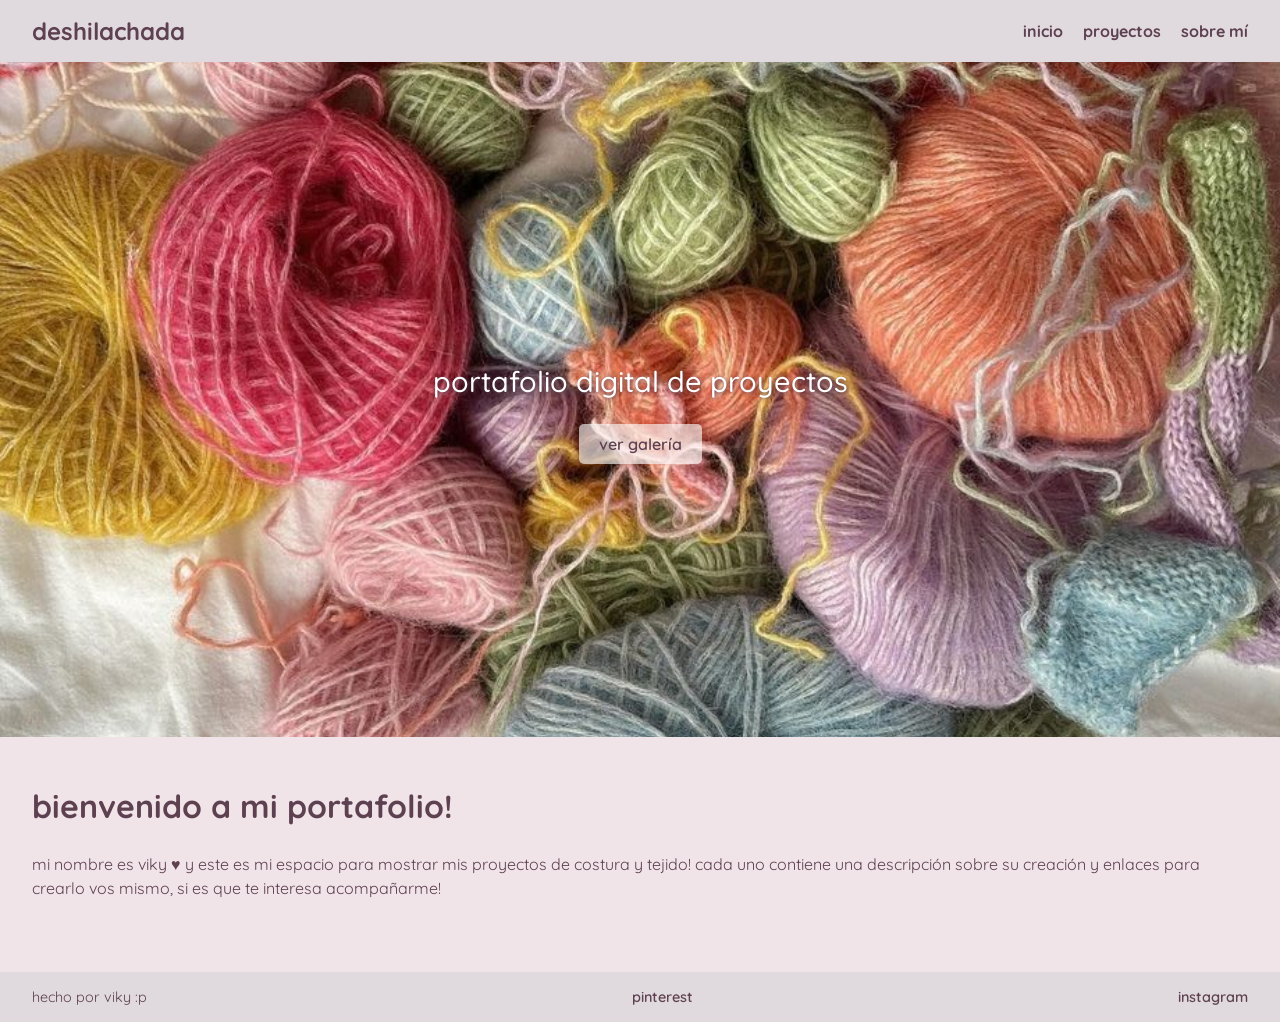
==== alfaroPag/index.html @ c964f134 "pagina index lisra" ====
<!DOCTYPE html>
<html lang="es">
<head>
    <meta charset="UTF-8">
    <meta name="viewport" content="width=device-width, initial-scale=1.0">
    <title>deshilachada</title>
    <link rel="stylesheet" href="style.css" type="text/css">
 
    <link rel="preconnect" href="https://fonts.googleapis.com">
    <link rel="preconnect" href="https://fonts.gstatic.com" crossorigin>
    <link href="https://fonts.googleapis.com/css2?family=Quicksand:wght@300..700&display=swap" rel="stylesheet">
</head>
<body>
    <header class="encabezado">
        <div class="logotipo">deshilachada</div>
        <nav class="barra">
            <ul>
                <li><a href="index.html">inicio</a></li>
                <li><a href="proyectos.html">proyectos</a></li>
                <li><a href="#">sobre mí</a></li>
            </ul>
        </nav>
    </header>
 
    <main>
        <div class="banner">
            <div class="bannerContenido">
                <p>portafolio digital de proyectos</p>
                <a href="proyectos.html" class="boton">ver galería</a>
            </div>
        </div>
        <div class="textoPrincipal">
            <h1>bienvenido a mi portafolio!</h1>
            <p>mi nombre es viky ♥ y este es mi espacio para mostrar mis proyectos de costura y tejido! cada uno contiene una descripción sobre su creación y enlaces para crearlo vos mismo, si es que te interesa acompañarme!</p>
        </div>
    </main>
 
    <footer class="pie">
        <p>hecho por viky :p</p>
        <a href="https://www.pinterest.com">pinterest</a>
        <a href="https://www.instagram.com">instagram</a>
    </footer>
</body>
</html>
---- alfaroPag/style.css ----
:root {
    --colorFondo: #f1e4e8;
    --colorHover: #b3849b;
    --colorFooter: #e0d9dd;
    --colorTexto: #5e4151;
    --fuente: "Quicksand", sans-serif;
}
body {
    margin: 0;
    padding: 0;
    background-color: var(--colorFondo);
}
.encabezado {
    background-color: var(--colorFooter);
    color: var(--colorTexto);
    padding: 1rem 2rem;
    display: flex;
    justify-content: space-between;
    align-items: center;
}
.logotipo {
    font-size: 1.5rem;
    font-weight: bold;
    font-family: var(--fuente);
}
.barra ul {
    list-style: none;
    margin: 0;
    padding: 0;
    display: flex;
    gap: 20px;
}
.barra a {
    text-decoration: none;
    color: var(--colorTexto);
    font-weight: bold;
    font-family: var(--fuente);
}
.barra a:hover {
    color: var(--colorHover);
}
.banner {
    background-image: url('imagenes/bannerFoto.jpeg');
    background-size: cover;
    background-position: center;
    height: 75vh;
    display: flex;
    align-items: center;
    justify-content: center;
    text-align: center;
}
.bannerContenido {
    padding: 20px;
    border-radius: 10px;
}
.bannerContenido p {
    color: white;
    font-family: var(--fuente);
    font-weight: 500;
    text-shadow: 1px 1px 4px var(--colorTexto);
    font-size: 1.8rem;
    margin-bottom: 10px;
}
.boton {
    display: inline-block;
    padding: 10px 20px;
    color: var(--colorTexto);
    background-color: rgba(255, 255, 255, 0.616);
    text-decoration: none;
    border-radius: 5px;
    margin-top: 15px;
    font-family: var(--fuente);
    font-weight: 600;
}
.boton:hover {
    background-color: rgba(255, 255, 255, 0.85);
}
.textoPrincipal p,.textoPrincipal h1 {
    color: var(--colorTexto);
    font-family: var(--fuente);
    line-height: 1.5;
}
.textoPrincipal p {
    font-size: 1rem;
}
.textoPrincipal {
    padding: 1.5rem 2rem;
}
.pie {
    background-color: var(--colorFooter);
    color: var(--colorTexto);
    padding: 1rem 2rem;
    font-family: var(--fuente);
    font-size: 0.9rem;
    margin-top: 2rem;
    display: flex;
    justify-content: space-between;
    align-items: center;
}
 
.pie p {
    margin: 0;
}
 
.pie a {
    color: white;
    text-decoration: none;
    font-weight: 600;
    color: var(--colorTexto);
}

@media (max-width: 480px) {
    .encabezado {
        flex-direction: column;
        align-items: center;
        gap: 0.8rem;
        padding: 1rem;
    }
    .barra ul {
        gap: 12px;
    }
    .banner {
        height: 45vh;
    }
    .bannerContenido p {
        font-size: 1.1rem;
    }
    .boton {
        padding: 8px 16px;
        font-size: 0.9rem;
    }
    .textoPrincipal h1 {
        font-size: 1.3rem;
    }
    .textoPrincipal p {
        font-size: 0.95rem;
    }
    .textoPrincipal {
        padding: 1rem;
    }
}
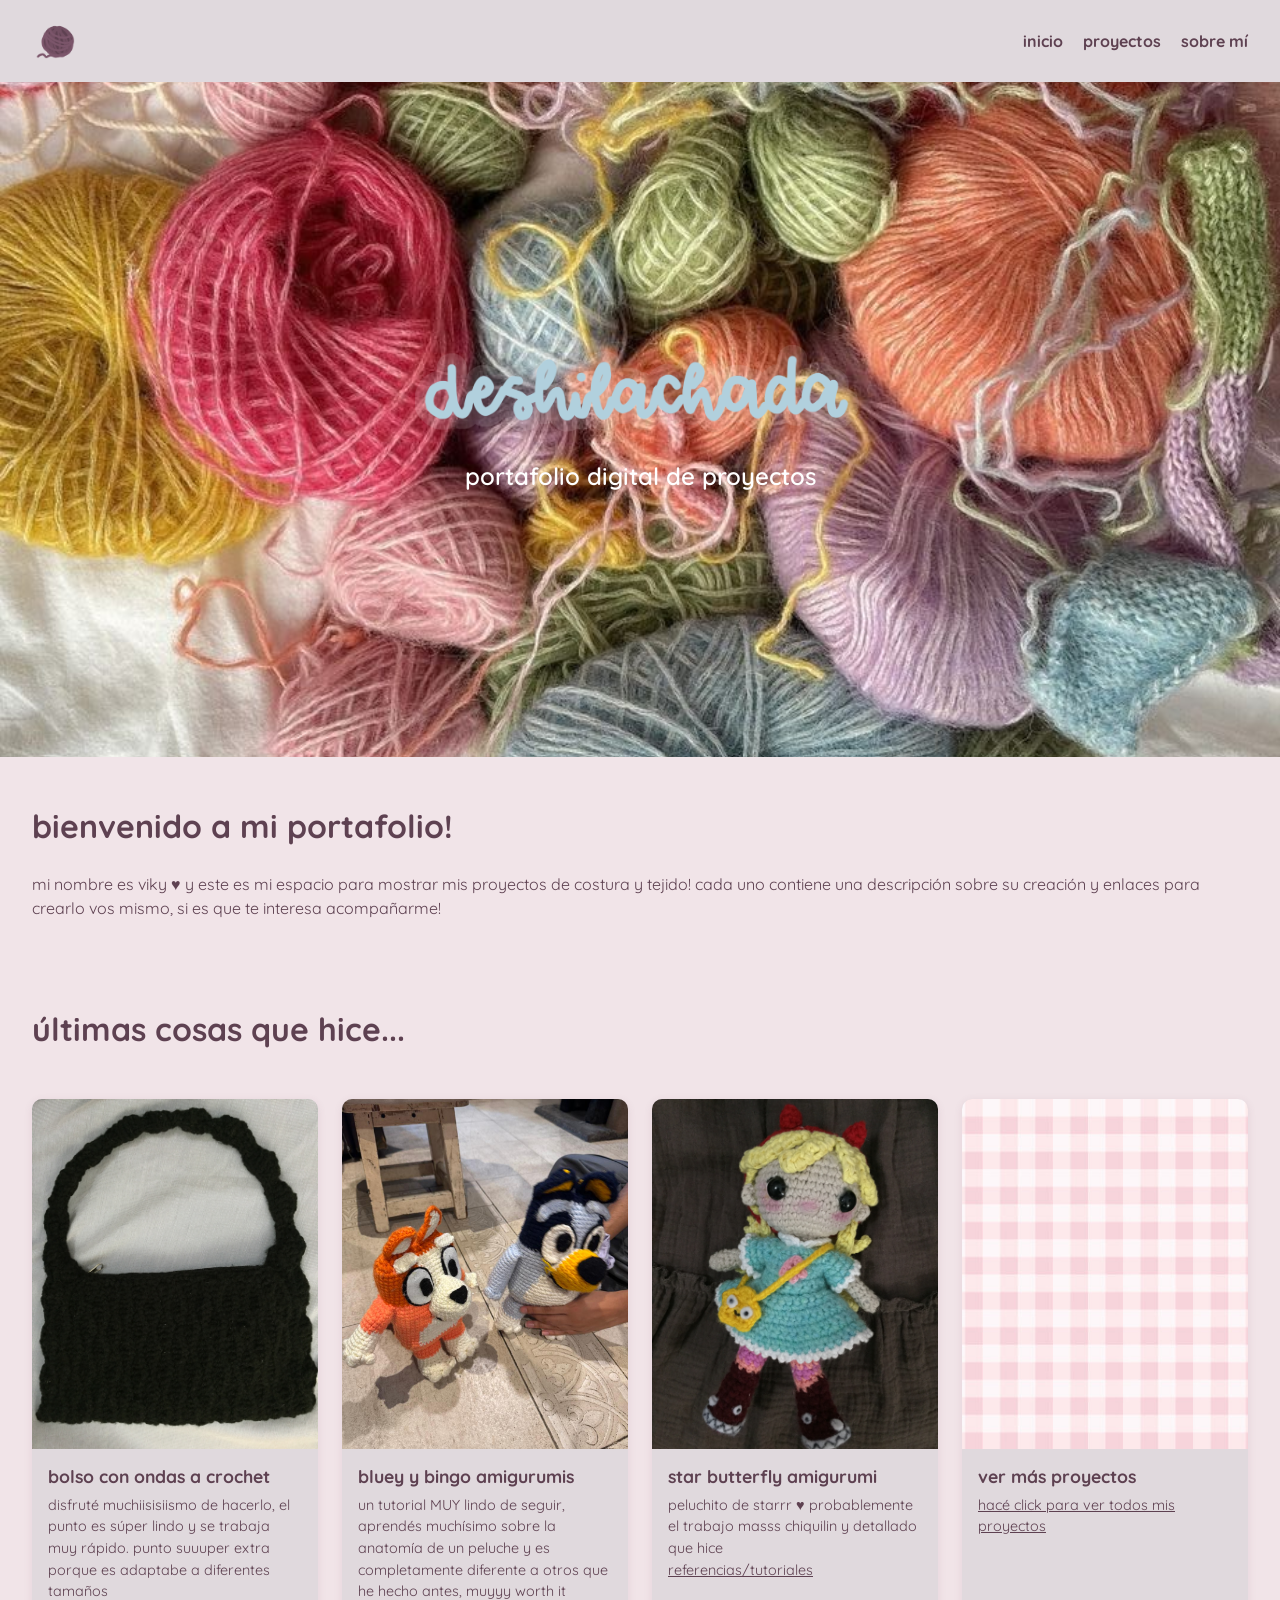
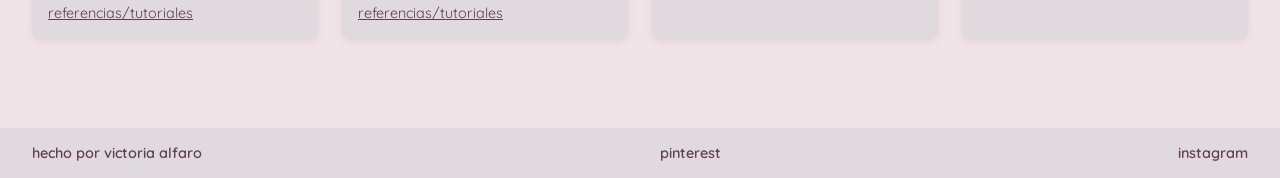
==== commit 11d034bc: "pagina terminada subida de imagenes + index, proyectos, sobreMi terminados" ====
--- a/alfaroPag/index.html
+++ b/alfaroPag/index.html
@@ -5,38 +5,79 @@
     <meta name="viewport" content="width=device-width, initial-scale=1.0">
     <title>deshilachada</title>
     <link rel="stylesheet" href="style.css" type="text/css">
- 
+    <link rel="icon" href="imagenes/logo.png" type="image/png">
     <link rel="preconnect" href="https://fonts.googleapis.com">
     <link rel="preconnect" href="https://fonts.gstatic.com" crossorigin>
     <link href="https://fonts.googleapis.com/css2?family=Quicksand:wght@300..700&display=swap" rel="stylesheet">
 </head>
 <body>
     <header class="encabezado">
-        <div class="logotipo">deshilachada</div>
+        <img src="imagenes/logo.png" alt="logo" class="logo">
         <nav class="barra">
             <ul>
-                <li><a href="index.html">inicio</a></li>
+                <li><a href="#">inicio</a></li>
                 <li><a href="proyectos.html">proyectos</a></li>
-                <li><a href="#">sobre mí</a></li>
+                <li><a href="sobreMi.html">sobre mí</a></li>
             </ul>
         </nav>
     </header>
  
     <main>
-        <div class="banner">
+         <div class="banner">
             <div class="bannerContenido">
+                <img src="imagenes/nombreBanner.png" alt="deshilachada" class="bannerNombre">
                 <p>portafolio digital de proyectos</p>
-                <a href="proyectos.html" class="boton">ver galería</a>
             </div>
         </div>
         <div class="textoPrincipal">
             <h1>bienvenido a mi portafolio!</h1>
             <p>mi nombre es viky ♥ y este es mi espacio para mostrar mis proyectos de costura y tejido! cada uno contiene una descripción sobre su creación y enlaces para crearlo vos mismo, si es que te interesa acompañarme!</p>
         </div>
+
+        <div class="textoPrincipal">
+            <h1>últimas cosas que hice...</h1>
+        </div>
+        <div class="galeria">
+ 
+           <div class="proyecto">
+                <img src="imagenes/bolso.JPG" alt="bolso crochet">
+                <div class="proyectoTexto">
+                    <h2>bolso con ondas a crochet</h2>
+                    <p>disfruté muchiisisiismo de hacerlo, el punto es súper lindo y se trabaja muy rápido. punto suuuper extra porque es adaptabe a diferentes tamaños</p>
+                    <a href="https://youtu.be/G6LBKMkisJg?si=_np5WvYeey9uvb7h">referencias/tutoriales</a>
+                </div>
+            </div>
+ 
+            <div class="proyecto">
+                <img src="imagenes/blueyBingo.jpg" alt="blueyBingo">
+                <div class="proyectoTexto">
+                    <h2>bluey y bingo amigurumis</h2>
+                    <p>un tutorial MUY lindo de seguir, aprendés muchísimo sobre la anatomía de un peluche y es completamente diferente a otros que he hecho antes, muyyy worth it</p>
+                    <a href="https://youtu.be/FzlRdL3_m00?si=Bok8SIqQPqpCy2MJ">referencias/tutoriales</a>
+                </div>
+            </div>
+ 
+            <div class="proyecto">
+                <img src="imagenes/star.JPG" alt="star peluche">
+                <div class="proyectoTexto">
+                    <h2>star butterfly amigurumi</h2>
+                    <p>peluchito de starrr ♥ probablemente el trabajo masss chiquilin y detallado que hice</p>
+                    <a href="https://youtu.be/eok34vTvdCI?si=7C9fx_dQf3KOcOpm">referencias/tutoriales</a>
+                </div>
+            </div>
+            
+            <div class="proyecto">
+                <img src="imagenes/verMas.jpg" alt="ver más">
+                <div class="proyectoTexto">
+                    <h2>ver más proyectos</h2>
+                    <a href="proyectos.html">hacé click para ver todos mis proyectos</p>
+                </div>
+            </div>
+        </div>
     </main>
  
-    <footer class="pie">
-        <p>hecho por viky :p</p>
+    <footer class="pieDePagina">
+        <p>hecho por victoria alfaro</p>
         <a href="https://www.pinterest.com">pinterest</a>
         <a href="https://www.instagram.com">instagram</a>
     </footer>
--- a/alfaroPag/style.css
+++ b/alfaroPag/style.css
@@ -4,7 +4,7 @@
     --colorFooter: #e0d9dd;
     --colorTexto: #5e4151;
     --fuente: "Quicksand", sans-serif;
-}
+    --sombrita: rgba(110, 57, 86, 0.1);}
 body {
     margin: 0;
     padding: 0;
@@ -18,10 +18,9 @@
     justify-content: space-between;
     align-items: center;
 }
-.logotipo {
-    font-size: 1.5rem;
-    font-weight: bold;
-    font-family: var(--fuente);
+.logo {
+    height: 50px;
+    width: auto;
 }
 .barra ul {
     list-style: none;
@@ -38,8 +37,7 @@
 }
 .barra a:hover {
     color: var(--colorHover);
-}
-.banner {
+}.banner {
     background-image: url('imagenes/bannerFoto.jpeg');
     background-size: cover;
     background-position: center;
@@ -50,32 +48,24 @@
     text-align: center;
 }
 .bannerContenido {
-    padding: 20px;
-    border-radius: 10px;
+    padding: 10px;
+    border-radius: 10px;
+}
+.bannerNombre {
+    width: 500px;
+    max-width: 90%;
+    display: block;
+    margin: 0 auto 0.5rem auto;
 }
 .bannerContenido p {
-    color: white;
-    font-family: var(--fuente);
-    font-weight: 500;
-    text-shadow: 1px 1px 4px var(--colorTexto);
-    font-size: 1.8rem;
+    color: rgb(255, 255, 255);
+    font-family: var(--fuente);
+    font-weight: 600;
+    text-shadow: 1px 1px 4px var(--sombrita);
+    font-size: 1.5rem;
     margin-bottom: 10px;
 }
-.boton {
-    display: inline-block;
-    padding: 10px 20px;
-    color: var(--colorTexto);
-    background-color: rgba(255, 255, 255, 0.616);
-    text-decoration: none;
-    border-radius: 5px;
-    margin-top: 15px;
-    font-family: var(--fuente);
-    font-weight: 600;
-}
-.boton:hover {
-    background-color: rgba(255, 255, 255, 0.85);
-}
-.textoPrincipal p,.textoPrincipal h1 {
+.textoPrincipal p,.textoPrincipal h1, .textoPrincipal h2 {
     color: var(--colorTexto);
     font-family: var(--fuente);
     line-height: 1.5;
@@ -86,7 +76,78 @@
 .textoPrincipal {
     padding: 1.5rem 2rem;
 }
-.pie {
+.textoPrincipal a{
+    text-decoration:underline;
+    font-family: var(--fuente);
+    color: var(--colorTexto);
+}
+.galeria {
+    display: grid;
+    grid-template-columns: repeat(4, 1fr);
+    gap: 1.5rem;
+    padding: 0 2rem 2rem 2rem;
+}
+.proyecto {
+    background-color: var(--colorFooter);
+    border-radius: 10px;
+    overflow: hidden;
+    box-shadow: 0 2px 8px var(--sombrita);
+}
+.proyecto img {
+    width: 100%;
+    height: 350px;
+    object-fit: cover;
+    display: block;
+}
+.proyectoTexto {
+    padding: 1rem;
+}
+.proyectoTexto h2 {
+    font-family: var(--fuente);
+    color: var(--colorTexto);
+    font-size: 1.1rem;
+    margin: 0 0 0.5rem 0;
+}
+.proyectoTexto p, .proyectoTexto a {
+    font-family: var(--fuente);
+    color: var(--colorTexto);
+    font-size: 0.9rem;
+    line-height: 1.5;
+    margin: 0;
+}
+.sobreMiContenido {
+    padding: 0 2rem 2rem 2rem;
+}
+.sobreMiPerfil {
+    display: flex;
+    gap: 2rem;
+    align-items: flex-start;
+    background-color: var(--colorFooter);
+    border-radius: 10px;
+    padding: 1.5rem;
+    box-shadow: 0 2px 8px var(--sombrita);
+    margin-bottom: 2rem;
+}
+.fotoLado {
+    width: 220px;
+    height: 220px;
+    object-fit: cover;
+    border-radius: 10px;
+    flex-shrink: 0;
+}
+.sobreMiTexto h2 {
+    font-family: var(--fuente);
+    color: var(--colorTexto);
+    margin: 0 0 0.8rem 0;
+}
+.sobreMiTexto p {
+    font-family: var(--fuente);
+    color: var(--colorTexto);
+    font-size: 0.95rem;
+    line-height: 1.6;
+    margin: 0 0 0.8rem 0;
+}
+.pieDePagina {
     background-color: var(--colorFooter);
     color: var(--colorTexto);
     padding: 1rem 2rem;
@@ -97,19 +158,17 @@
     justify-content: space-between;
     align-items: center;
 }
- 
-.pie p {
-    margin: 0;
-}
- 
-.pie a {
+.pieDePagina p {
+    margin: 0;
+}
+.pieDePagina a {
     color: white;
     text-decoration: none;
     font-weight: 600;
     color: var(--colorTexto);
-}
-
-@media (max-width: 480px) {
+} 
+/*a partir de aca es la version de celu*/
+@media (max-width: 600px) {
     .encabezado {
         flex-direction: column;
         align-items: center;
@@ -117,25 +176,51 @@
         padding: 1rem;
     }
     .barra ul {
-        gap: 12px;
+        gap: 14px;
+        justify-content: center;
     }
     .banner {
         height: 45vh;
     }
+    .bannerNombre {
+        width: 80%;
+    }
     .bannerContenido p {
-        font-size: 1.1rem;
-    }
-    .boton {
-        padding: 8px 16px;
-        font-size: 0.9rem;
+        font-size: 1rem;
+    }
+    .textoPrincipal {
+        padding: 1rem;
     }
     .textoPrincipal h1 {
         font-size: 1.3rem;
     }
-    .textoPrincipal p {
-        font-size: 0.95rem;
-    }
-    .textoPrincipal {
-        padding: 1rem;
-    }
-}+    .textoPrincipal h2 {
+        font-size: 1.1rem;
+    }
+    .galeria {
+        grid-template-columns: 1fr;
+        padding: 0 1rem 1rem 1rem;
+        gap: 1rem;
+    }
+    .proyecto img {
+        height: 260px;
+    }
+    .sobreMiContenido {
+        padding: 0 1rem 1rem 1rem;
+    }
+    .sobreMiPerfil {
+        flex-direction: column;
+        align-items: center;
+    }
+    .fotoLado {
+        width: 100%;
+        height: 250px;
+    }
+    .pieDePagina {
+        flex-direction: column;
+        align-items: center;
+        gap: 0.5rem;
+        text-align: center;
+    }
+}
+ 
